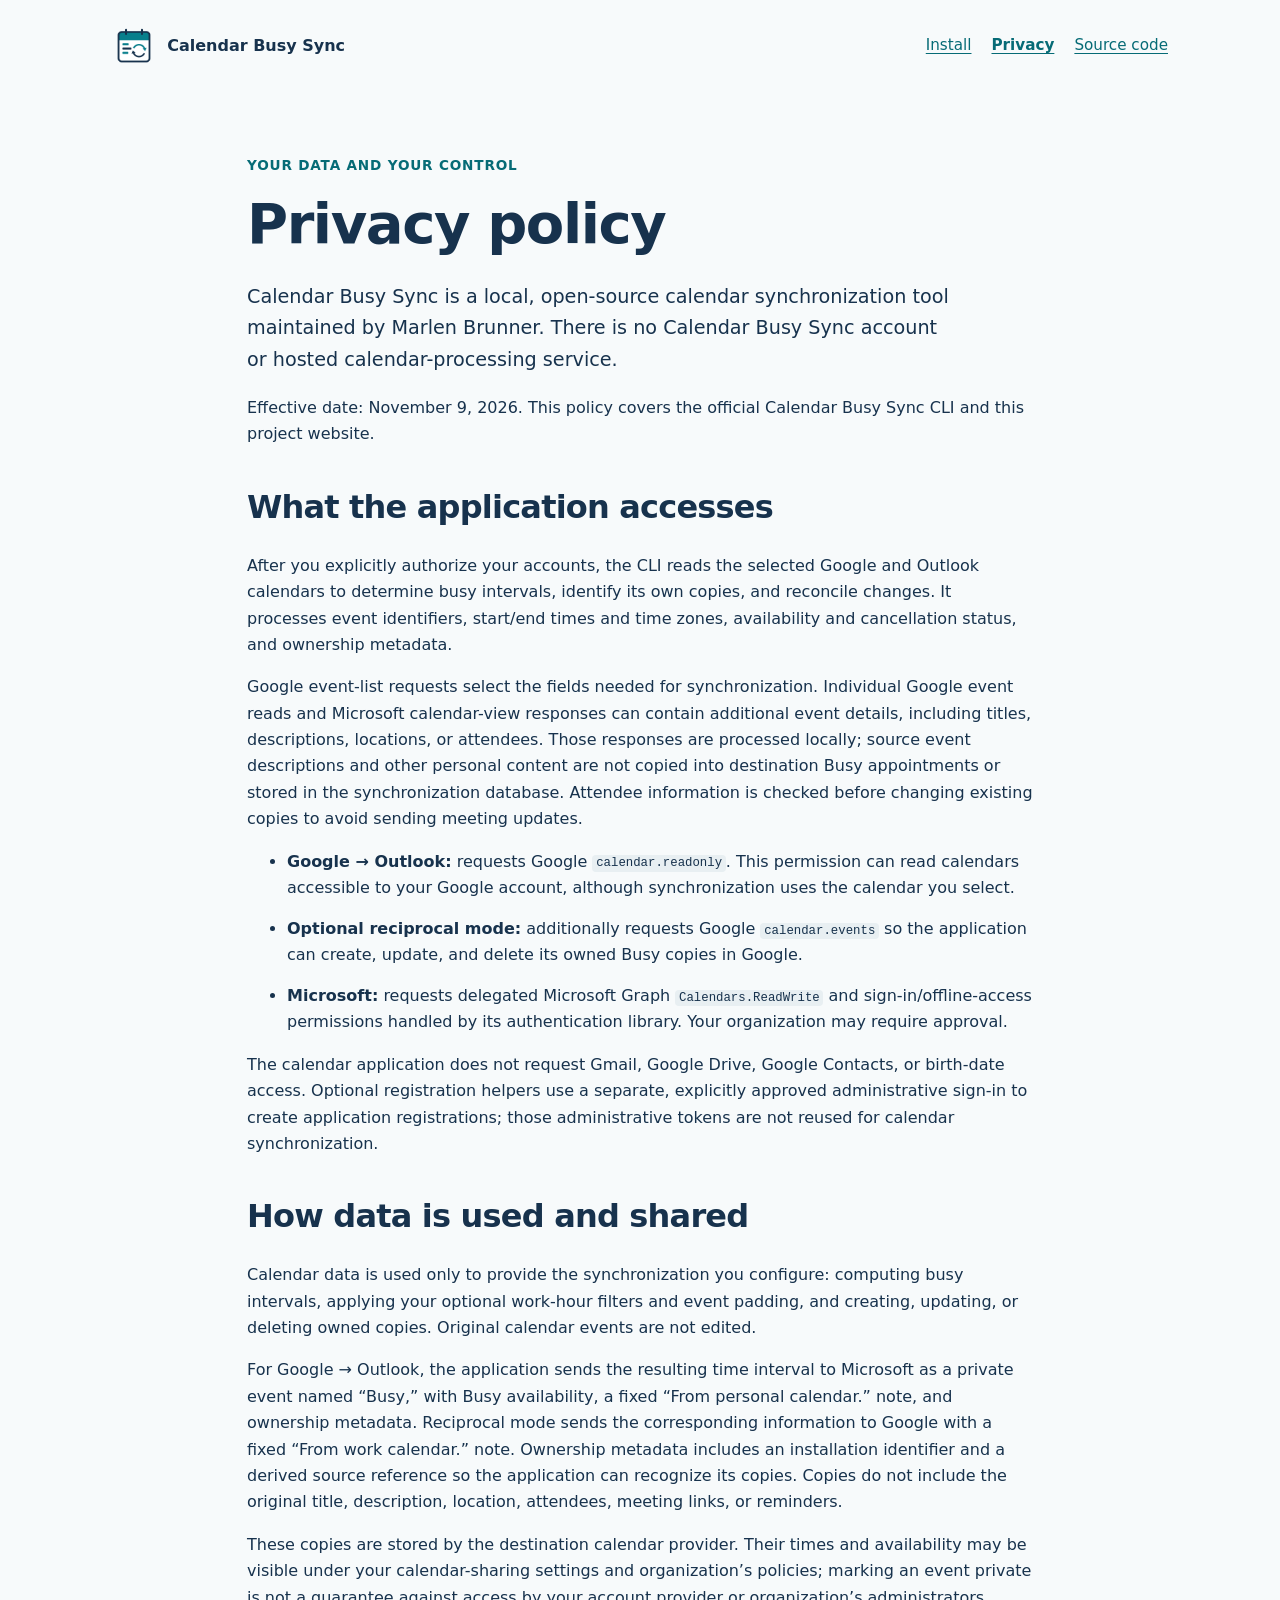
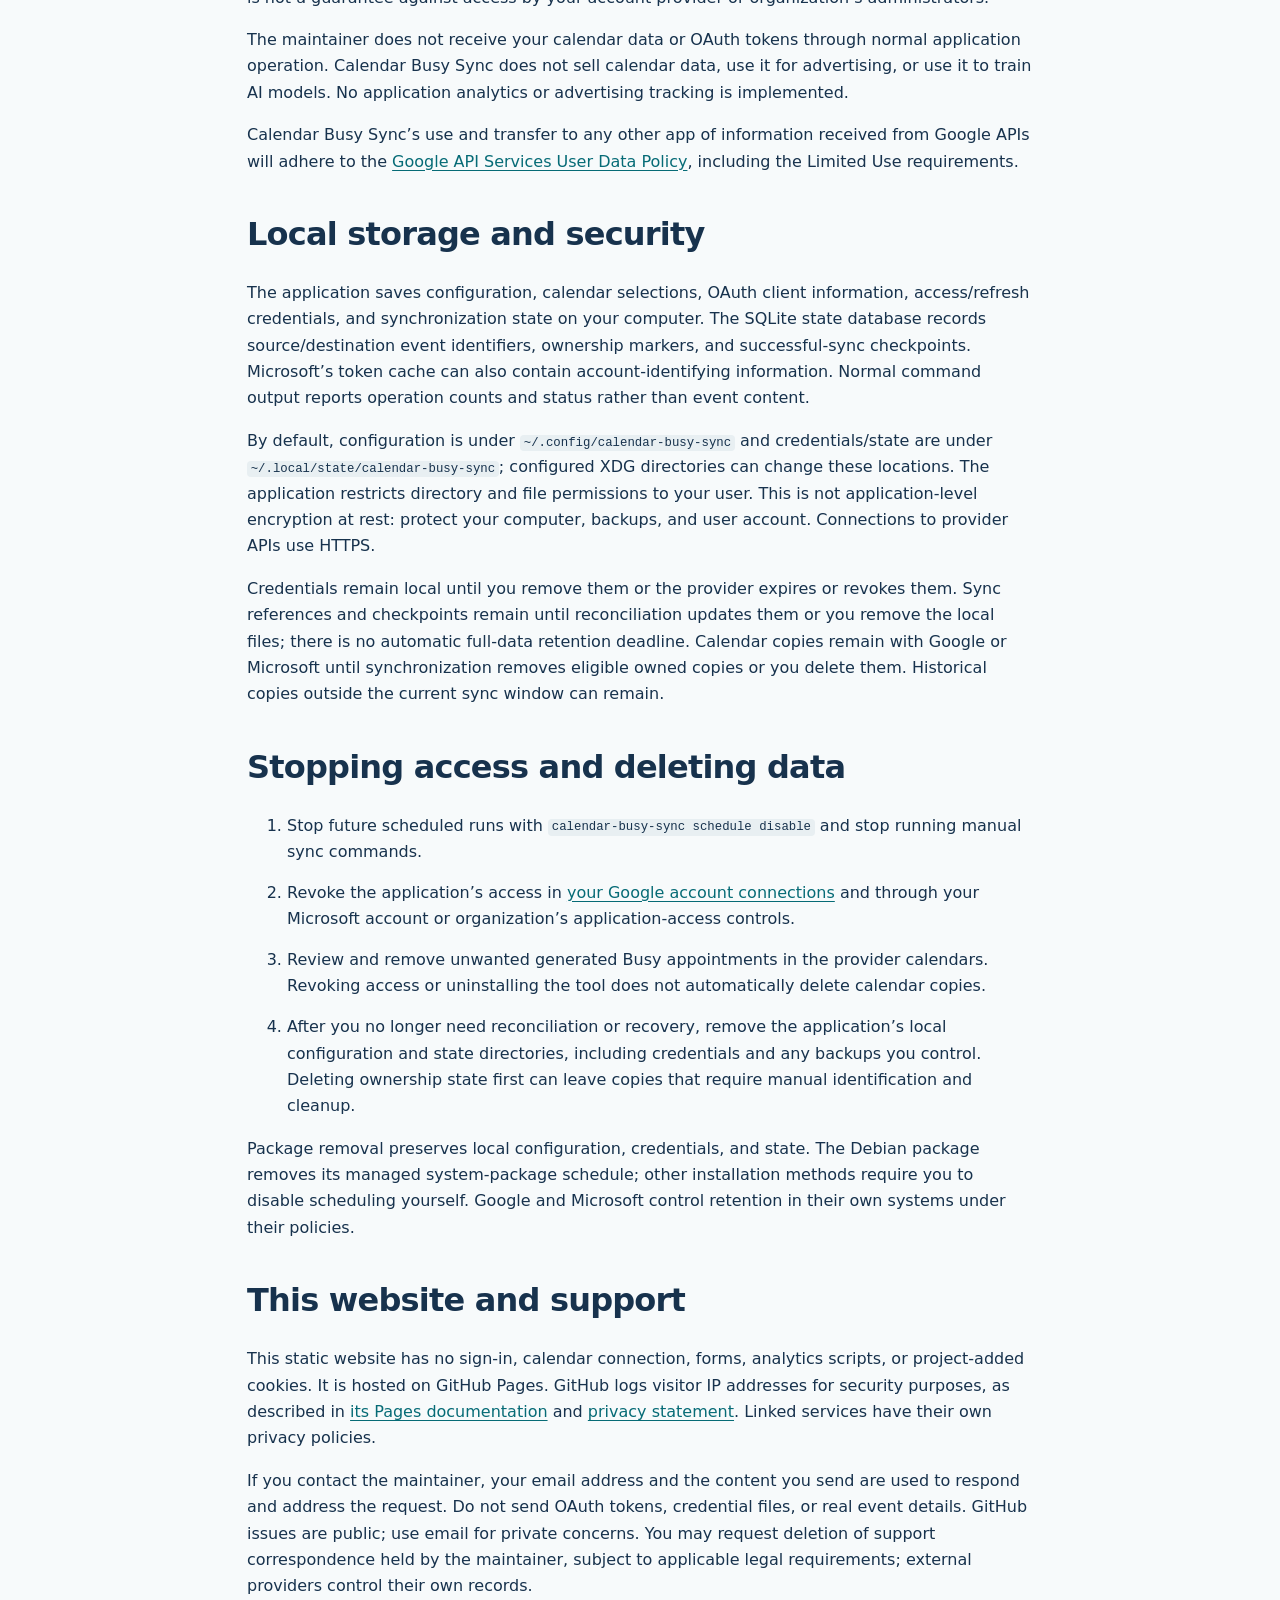
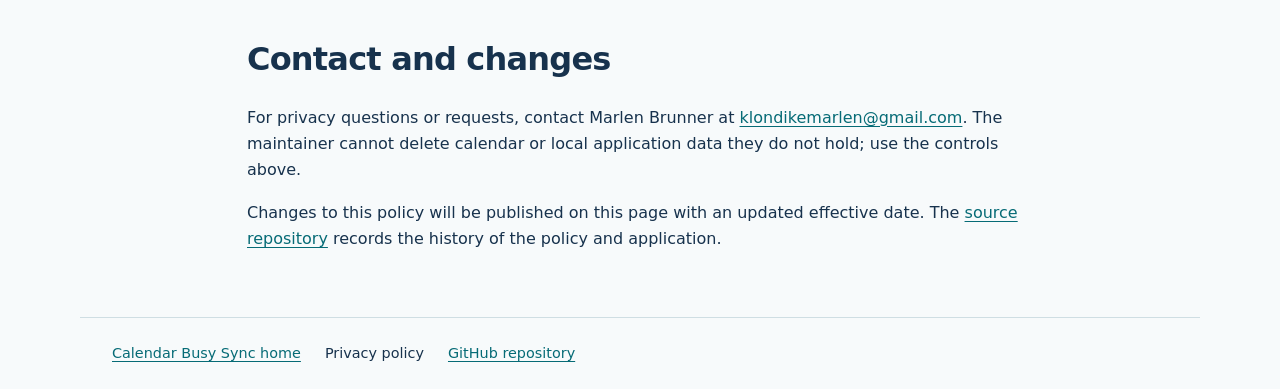
==== site/privacy/index.html @ 8c3fb881 ":sparkles: Explain local calendar sync and privacy on a public website." ====
<!doctype html>
<html lang="en">
<head>
  <meta charset="utf-8">
  <meta name="viewport" content="width=device-width, initial-scale=1">
  <meta name="description" content="How Calendar Busy Sync accesses, uses, stores, shares, and deletes Google Calendar and Microsoft Outlook data.">
  <title>Privacy policy — Calendar Busy Sync</title>
  <link rel="icon" type="image/png" href="../logo.png">
  <link rel="stylesheet" href="../styles.css">
</head>
<body>
  <a class="skip-link" href="#main">Skip to content</a>
  <header class="site-header">
    <a class="brand" href="../"><img src="../logo.png" width="44" height="44" alt="">Calendar Busy Sync</a>
    <nav aria-label="Main navigation">
      <a href="../#install">Install</a>
      <a href="./" aria-current="page">Privacy</a>
      <a href="https://github.com/klondikemarlen/calendar-busy-sync">Source code</a>
    </nav>
  </header>
  <main id="main" class="policy">
    <p class="eyebrow">Your data and your control</p>
    <h1>Privacy policy</h1>
    <p class="lede">Calendar Busy Sync is a local, open-source calendar synchronization tool maintained by Marlen Brunner. There is no Calendar Busy Sync account or hosted calendar-processing service.</p>
    <p>Effective date: <time datetime="2026-11-09">November 9, 2026</time>. This policy covers the official Calendar Busy Sync CLI and this project website.</p>

    <h2>What the application accesses</h2>
    <p>After you explicitly authorize your accounts, the CLI reads the selected Google and Outlook calendars to determine busy intervals, identify its own copies, and reconcile changes. It processes event identifiers, start/end times and time zones, availability and cancellation status, and ownership metadata.</p>
    <p>Google event-list requests select the fields needed for synchronization. Individual Google event reads and Microsoft calendar-view responses can contain additional event details, including titles, descriptions, locations, or attendees. Those responses are processed locally; source event descriptions and other personal content are not copied into destination Busy appointments or stored in the synchronization database. Attendee information is checked before changing existing copies to avoid sending meeting updates.</p>
    <ul>
      <li><strong>Google → Outlook:</strong> requests Google <code>calendar.readonly</code>. This permission can read calendars accessible to your Google account, although synchronization uses the calendar you select.</li>
      <li><strong>Optional reciprocal mode:</strong> additionally requests Google <code>calendar.events</code> so the application can create, update, and delete its owned Busy copies in Google.</li>
      <li><strong>Microsoft:</strong> requests delegated Microsoft Graph <code>Calendars.ReadWrite</code> and sign-in/offline-access permissions handled by its authentication library. Your organization may require approval.</li>
    </ul>
    <p>The calendar application does not request Gmail, Google Drive, Google Contacts, or birth-date access. Optional registration helpers use a separate, explicitly approved administrative sign-in to create application registrations; those administrative tokens are not reused for calendar synchronization.</p>

    <h2>How data is used and shared</h2>
    <p>Calendar data is used only to provide the synchronization you configure: computing busy intervals, applying your optional work-hour filters and event padding, and creating, updating, or deleting owned copies. Original calendar events are not edited.</p>
    <p>For Google → Outlook, the application sends the resulting time interval to Microsoft as a private event named “Busy,” with Busy availability, a fixed “From personal calendar.” note, and ownership metadata. Reciprocal mode sends the corresponding information to Google with a fixed “From work calendar.” note. Ownership metadata includes an installation identifier and a derived source reference so the application can recognize its copies. Copies do not include the original title, description, location, attendees, meeting links, or reminders.</p>
    <p>These copies are stored by the destination calendar provider. Their times and availability may be visible under your calendar-sharing settings and organization’s policies; marking an event private is not a guarantee against access by your account provider or organization’s administrators.</p>
    <p>The maintainer does not receive your calendar data or OAuth tokens through normal application operation. Calendar Busy Sync does not sell calendar data, use it for advertising, or use it to train AI models. No application analytics or advertising tracking is implemented.</p>
    <p>Calendar Busy Sync’s use and transfer to any other app of information received from Google APIs will adhere to the <a href="https://developers.google.com/terms/api-services-user-data-policy">Google API Services User Data Policy</a>, including the Limited Use requirements.</p>

    <h2>Local storage and security</h2>
    <p>The application saves configuration, calendar selections, OAuth client information, access/refresh credentials, and synchronization state on your computer. The SQLite state database records source/destination event identifiers, ownership markers, and successful-sync checkpoints. Microsoft’s token cache can also contain account-identifying information. Normal command output reports operation counts and status rather than event content.</p>
    <p>By default, configuration is under <code>~/.config/calendar-busy-sync</code> and credentials/state are under <code>~/.local/state/calendar-busy-sync</code>; configured XDG directories can change these locations. The application restricts directory and file permissions to your user. This is not application-level encryption at rest: protect your computer, backups, and user account. Connections to provider APIs use HTTPS.</p>
    <p>Credentials remain local until you remove them or the provider expires or revokes them. Sync references and checkpoints remain until reconciliation updates them or you remove the local files; there is no automatic full-data retention deadline. Calendar copies remain with Google or Microsoft until synchronization removes eligible owned copies or you delete them. Historical copies outside the current sync window can remain.</p>

    <h2>Stopping access and deleting data</h2>
    <ol>
      <li>Stop future scheduled runs with <code>calendar-busy-sync schedule disable</code> and stop running manual sync commands.</li>
      <li>Revoke the application’s access in <a href="https://myaccount.google.com/connections">your Google account connections</a> and through your Microsoft account or organization’s application-access controls.</li>
      <li>Review and remove unwanted generated Busy appointments in the provider calendars. Revoking access or uninstalling the tool does not automatically delete calendar copies.</li>
      <li>After you no longer need reconciliation or recovery, remove the application’s local configuration and state directories, including credentials and any backups you control. Deleting ownership state first can leave copies that require manual identification and cleanup.</li>
    </ol>
    <p>Package removal preserves local configuration, credentials, and state. The Debian package removes its managed system-package schedule; other installation methods require you to disable scheduling yourself. Google and Microsoft control retention in their own systems under their policies.</p>

    <h2>This website and support</h2>
    <p>This static website has no sign-in, calendar connection, forms, analytics scripts, or project-added cookies. It is hosted on GitHub Pages. GitHub logs visitor IP addresses for security purposes, as described in <a href="https://docs.github.com/en/pages/getting-started-with-github-pages/what-is-github-pages#data-collection">its Pages documentation</a> and <a href="https://docs.github.com/en/site-policy/privacy-policies/github-general-privacy-statement">privacy statement</a>. Linked services have their own privacy policies.</p>
    <p>If you contact the maintainer, your email address and the content you send are used to respond and address the request. Do not send OAuth tokens, credential files, or real event details. GitHub issues are public; use email for private concerns. You may request deletion of support correspondence held by the maintainer, subject to applicable legal requirements; external providers control their own records.</p>

    <h2>Contact and changes</h2>
    <p>For privacy questions or requests, contact Marlen Brunner at <a href="mailto:klondikemarlen@gmail.com">klondikemarlen@gmail.com</a>. The maintainer cannot delete calendar or local application data they do not hold; use the controls above.</p>
    <p>Changes to this policy will be published on this page with an updated effective date. The <a href="https://github.com/klondikemarlen/calendar-busy-sync">source repository</a> records the history of the policy and application.</p>
  </main>
  <footer class="site-footer">
    <a href="../">Calendar Busy Sync home</a>
    <span>Privacy policy</span>
    <a href="https://github.com/klondikemarlen/calendar-busy-sync">GitHub repository</a>
  </footer>
</body>
</html>
---- site/styles.css ----
:root {
  color-scheme: light;
  font-family: system-ui, -apple-system, BlinkMacSystemFont, "Segoe UI", sans-serif;
  color: #17324d;
  background: #f7fafb;
  line-height: 1.65;
}

* { box-sizing: border-box; }
body { margin: 0; }
a { color: #066b76; text-underline-offset: 0.2em; }
a:hover { text-decoration-thickness: 0.15em; }
a:focus-visible { outline: 3px solid #b04e00; outline-offset: 5px; }
img { max-width: 100%; height: auto; }
p, li, a, code { overflow-wrap: anywhere; }
h1, h2, h3 { line-height: 1.2; letter-spacing: -0.025em; }
h1 { font-size: clamp(2.5rem, 6vw, 4.5rem); margin: 0 0 1.5rem; }
h2 { font-size: clamp(1.6rem, 3vw, 2rem); }
h3 { font-size: 1.15rem; }
code { font-size: 0.95em; background: #e8eff2; padding: 0.1em 0.3em; border-radius: 4px; }

.site-header, main, .site-footer { max-width: 1120px; margin-inline: auto; padding-inline: 2rem; }
.site-header { display: flex; align-items: center; justify-content: space-between; gap: 1.5rem; padding-block: 1.5rem; }
.brand { display: flex; align-items: center; gap: 0.7rem; color: #17324d; font-weight: 750; text-decoration: none; }
.brand img { flex-shrink: 0; }
nav { display: flex; flex-wrap: wrap; gap: 1.25rem; }
nav a { font-size: 0.95rem; }
[aria-current="page"] { font-weight: 750; }
section { margin-bottom: 4rem; }
.hero { display: grid; grid-template-columns: minmax(0, 1fr) 240px; gap: 3rem; align-items: center; padding-top: 4rem; }
.eyebrow { color: #066b76; font-size: 0.85rem; font-weight: 750; letter-spacing: 0.06em; text-transform: uppercase; }
.lede { font-size: 1.2rem; max-width: 44rem; }
.actions { display: flex; align-items: center; flex-wrap: wrap; gap: 1.5rem; margin-top: 2rem; }
.button { display: inline-block; padding: 0.8rem 1.3rem; background: #066b76; border-radius: 8px; color: white; font-weight: 700; text-decoration: none; }
.button:hover { background: #084f57; }
.cards { display: grid; grid-template-columns: repeat(3, minmax(0, 1fr)); gap: 1.25rem; }
.cards article { padding: 1.4rem; background: white; border: 1px solid #cfdee3; border-radius: 12px; }
.cards h3 { margin-top: 0; }
.cards p { margin-bottom: 0; }
.steps { padding-left: 1.5rem; }
.steps li, .policy li { margin-bottom: 0.9rem; }
.notice { background: #e8f3f3; border-left: 4px solid #087f8c; padding: 0.25rem 1.5rem; margin-top: 2rem; border-radius: 0 8px 8px 0; }
.site-footer { display: flex; flex-wrap: wrap; gap: 1.5rem; border-top: 1px solid #cfdee3; padding-block: 1.5rem; font-size: 0.9rem; }
.policy { max-width: 850px; padding-block: 3rem; }
.policy h1 { font-size: clamp(2.4rem, 6vw, 3.5rem); }
.policy h2 { margin-top: 2.5rem; }
.skip-link { position: absolute; left: 1rem; top: -6rem; background: white; padding: 0.75rem 1rem; z-index: 1; }
.skip-link:focus { top: 1rem; }

@media (max-width: 720px) {
  .site-header, main, .site-footer { padding-inline: 1.25rem; }
  .site-header { align-items: flex-start; flex-direction: column; gap: 1rem; }
  .hero { grid-template-columns: 1fr; gap: 2rem; padding-top: 2rem; }
  .hero-logo { width: 140px; grid-row: 1; }
  .cards { grid-template-columns: 1fr; }
  section { margin-bottom: 3rem; }
  .policy { padding-top: 1.5rem; }
}
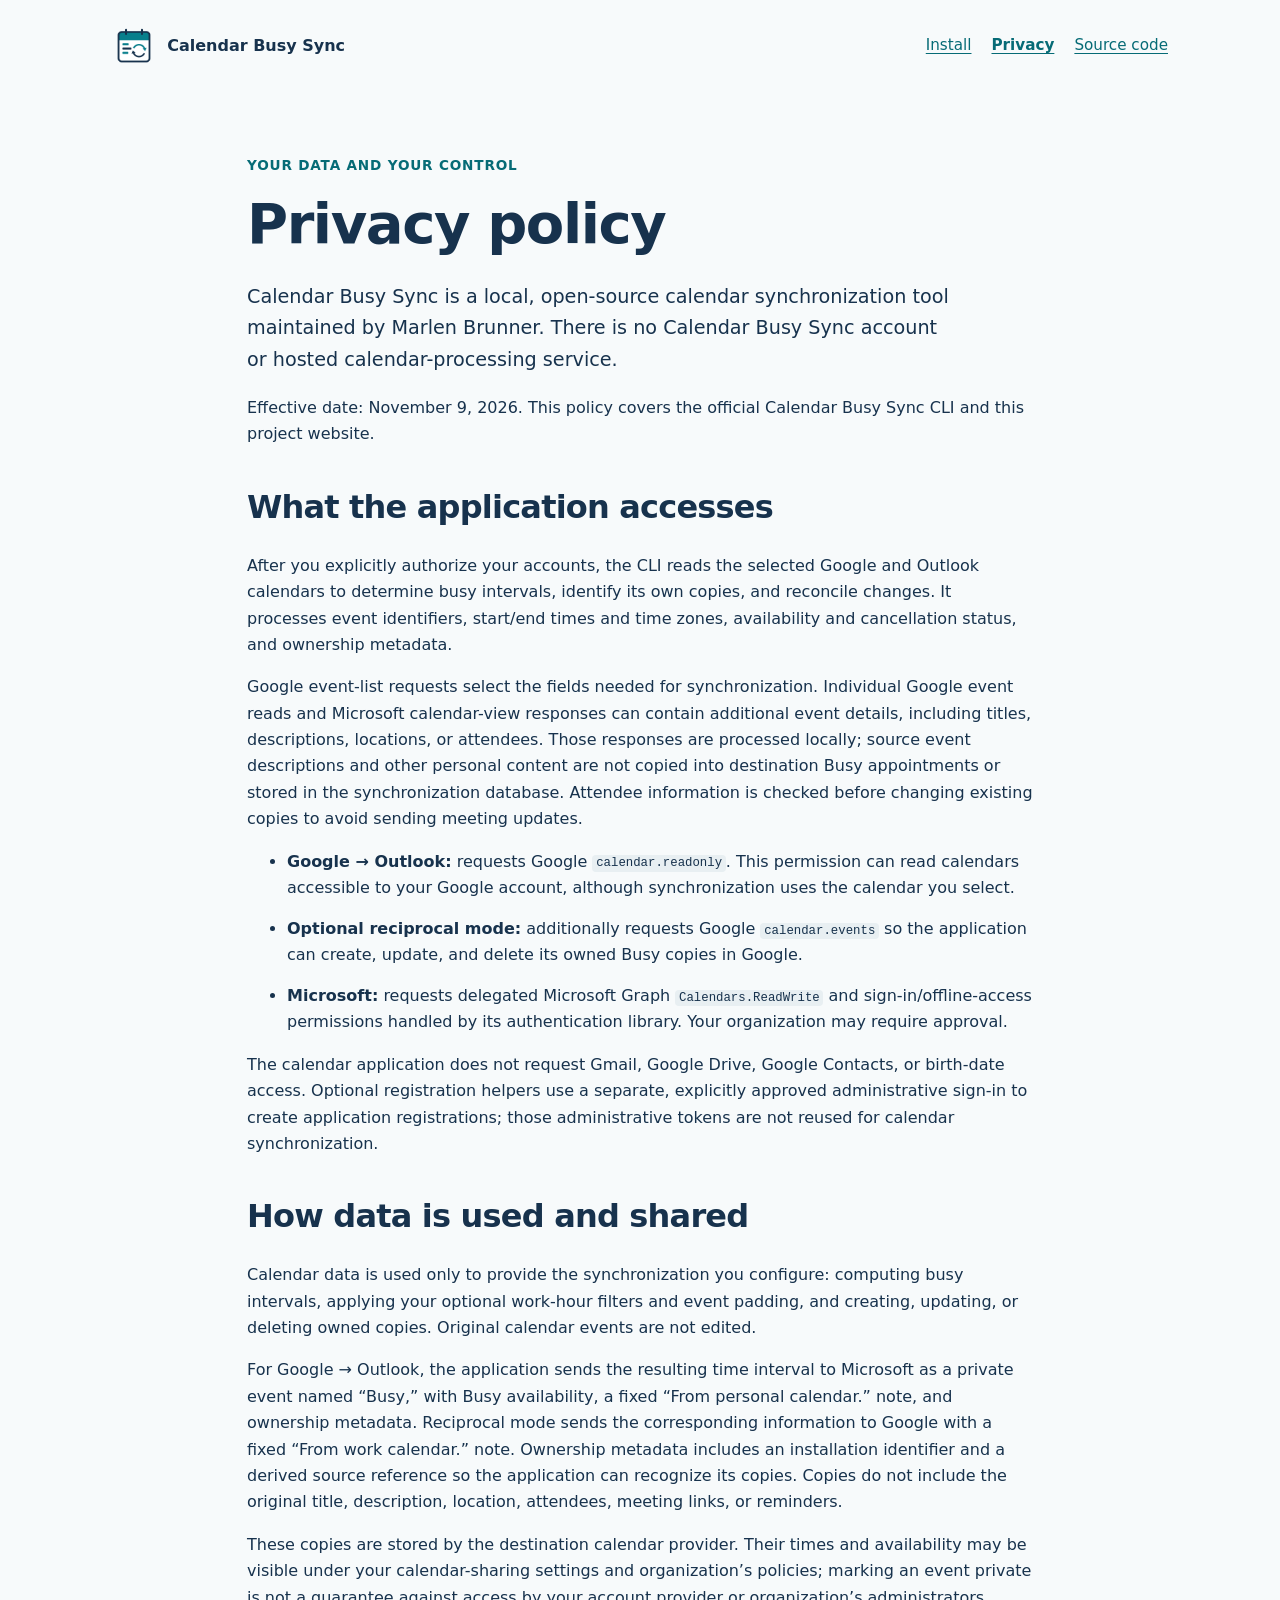
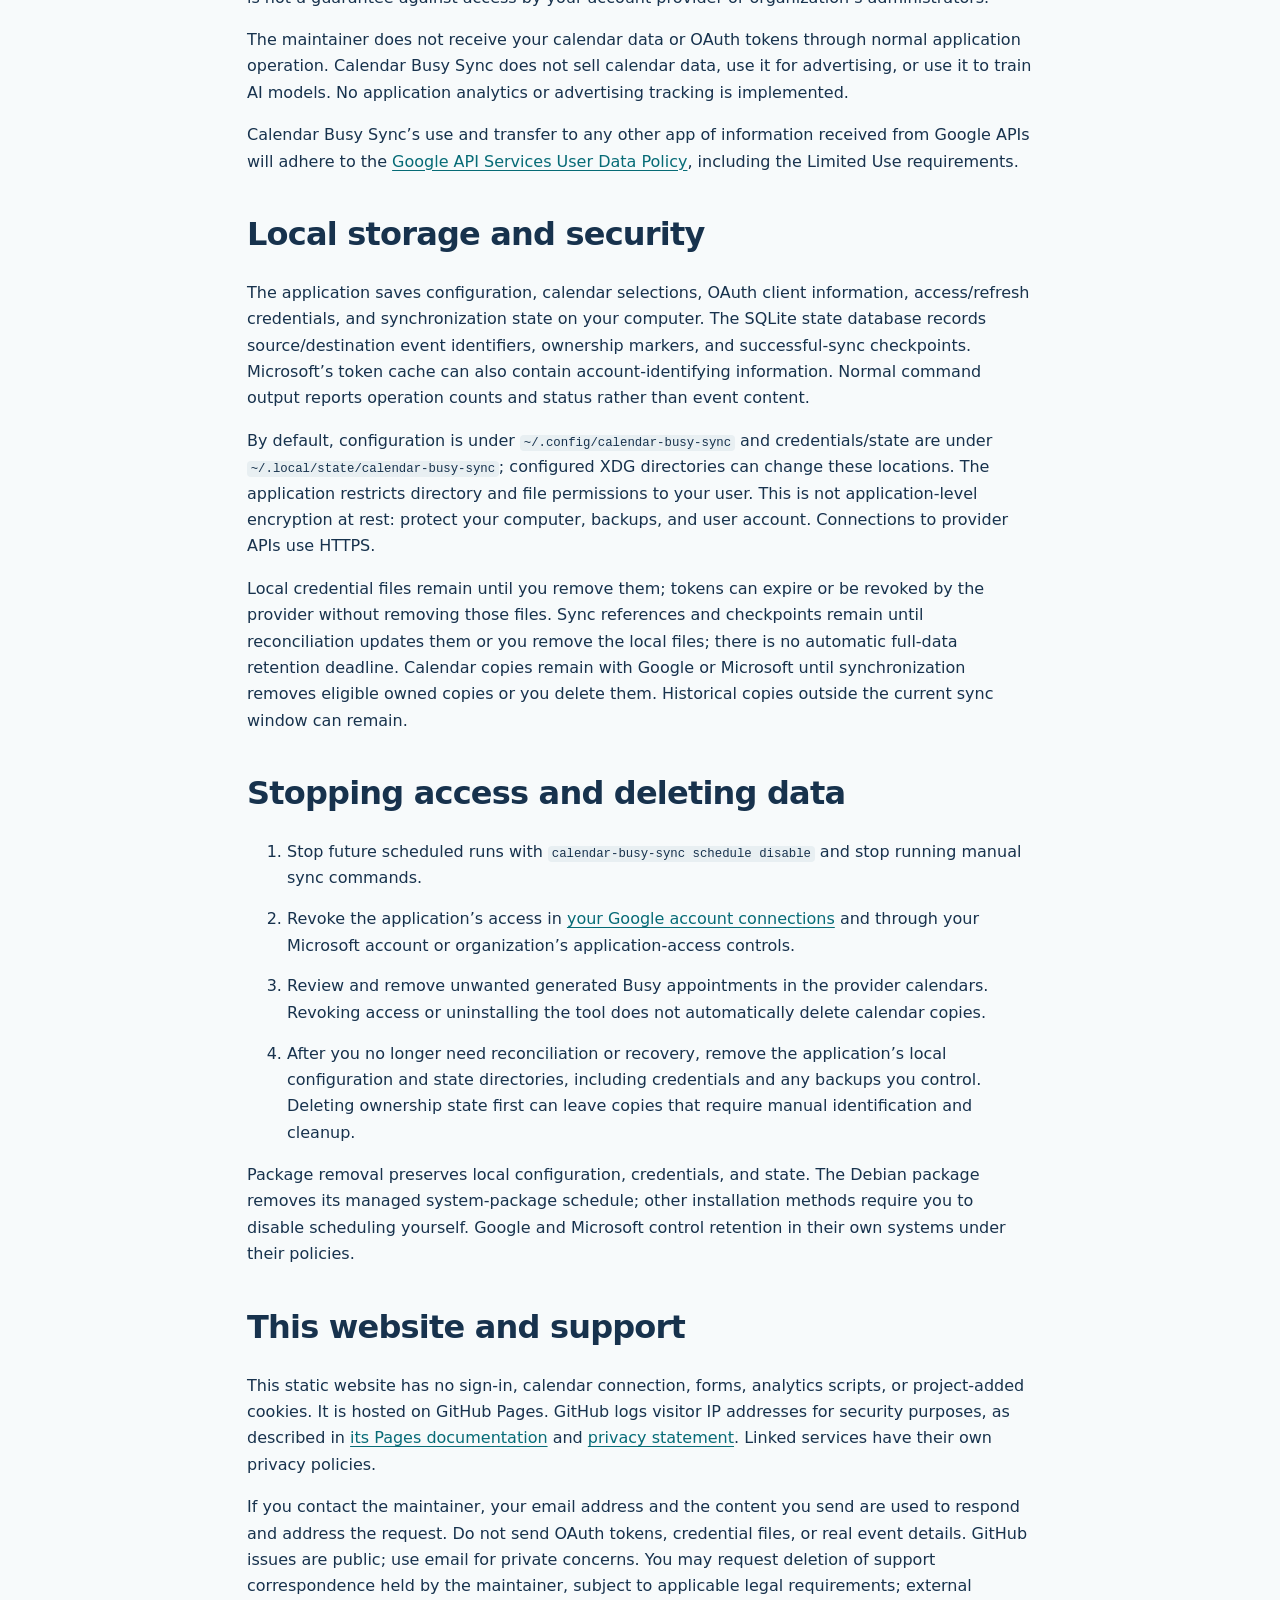
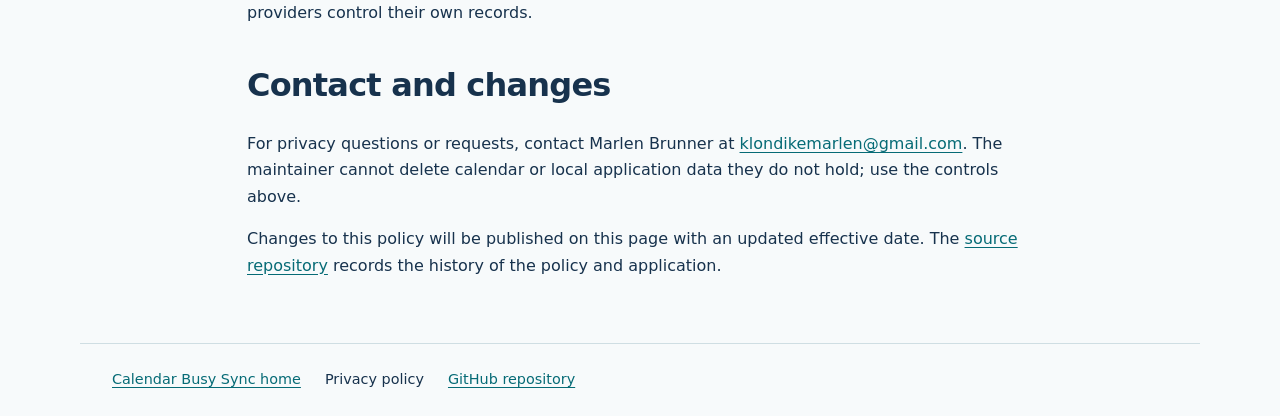
==== commit 88e3a64f: ":memo: Clarify that token revocation does not erase local files." ====
--- a/site/privacy/index.html
+++ b/site/privacy/index.html
@@ -44,7 +44,7 @@
     <h2>Local storage and security</h2>
     <p>The application saves configuration, calendar selections, OAuth client information, access/refresh credentials, and synchronization state on your computer. The SQLite state database records source/destination event identifiers, ownership markers, and successful-sync checkpoints. Microsoft’s token cache can also contain account-identifying information. Normal command output reports operation counts and status rather than event content.</p>
     <p>By default, configuration is under <code>~/.config/calendar-busy-sync</code> and credentials/state are under <code>~/.local/state/calendar-busy-sync</code>; configured XDG directories can change these locations. The application restricts directory and file permissions to your user. This is not application-level encryption at rest: protect your computer, backups, and user account. Connections to provider APIs use HTTPS.</p>
-    <p>Credentials remain local until you remove them or the provider expires or revokes them. Sync references and checkpoints remain until reconciliation updates them or you remove the local files; there is no automatic full-data retention deadline. Calendar copies remain with Google or Microsoft until synchronization removes eligible owned copies or you delete them. Historical copies outside the current sync window can remain.</p>
+    <p>Local credential files remain until you remove them; tokens can expire or be revoked by the provider without removing those files. Sync references and checkpoints remain until reconciliation updates them or you remove the local files; there is no automatic full-data retention deadline. Calendar copies remain with Google or Microsoft until synchronization removes eligible owned copies or you delete them. Historical copies outside the current sync window can remain.</p>
 
     <h2>Stopping access and deleting data</h2>
     <ol>
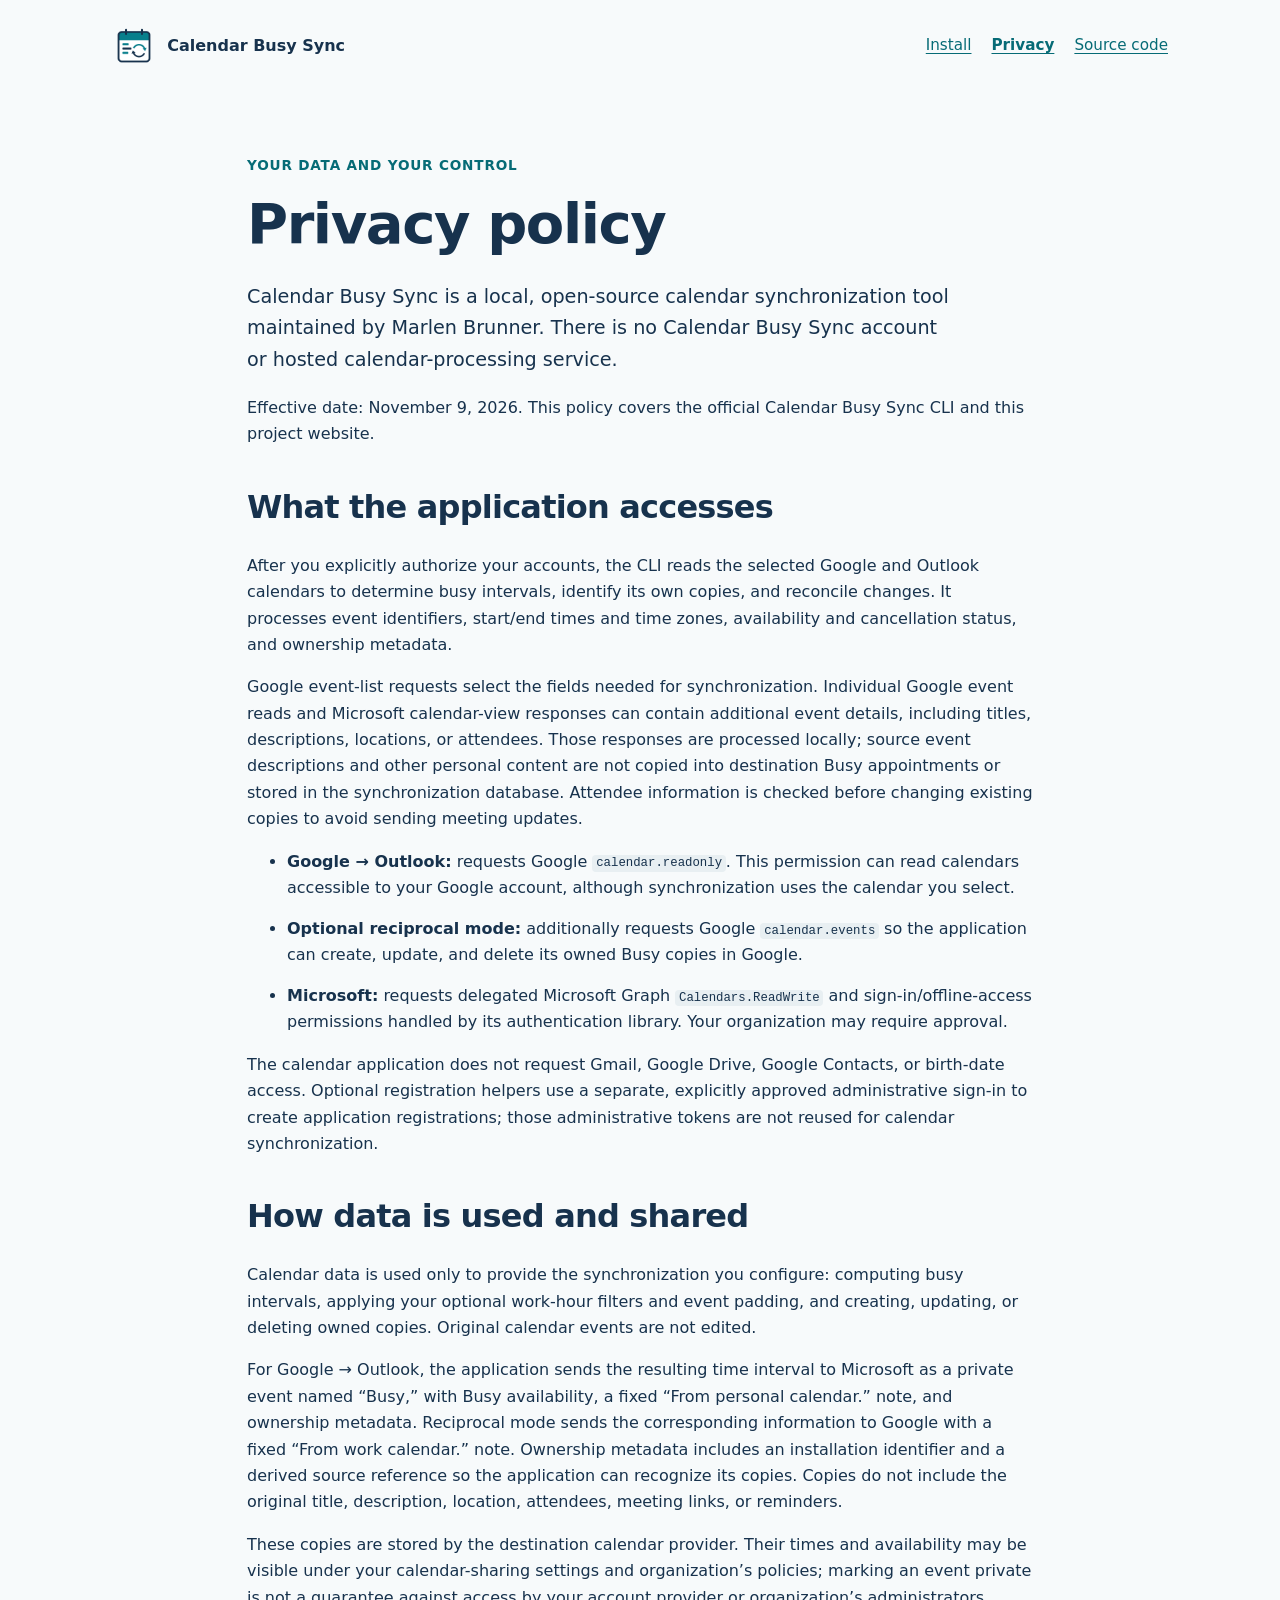
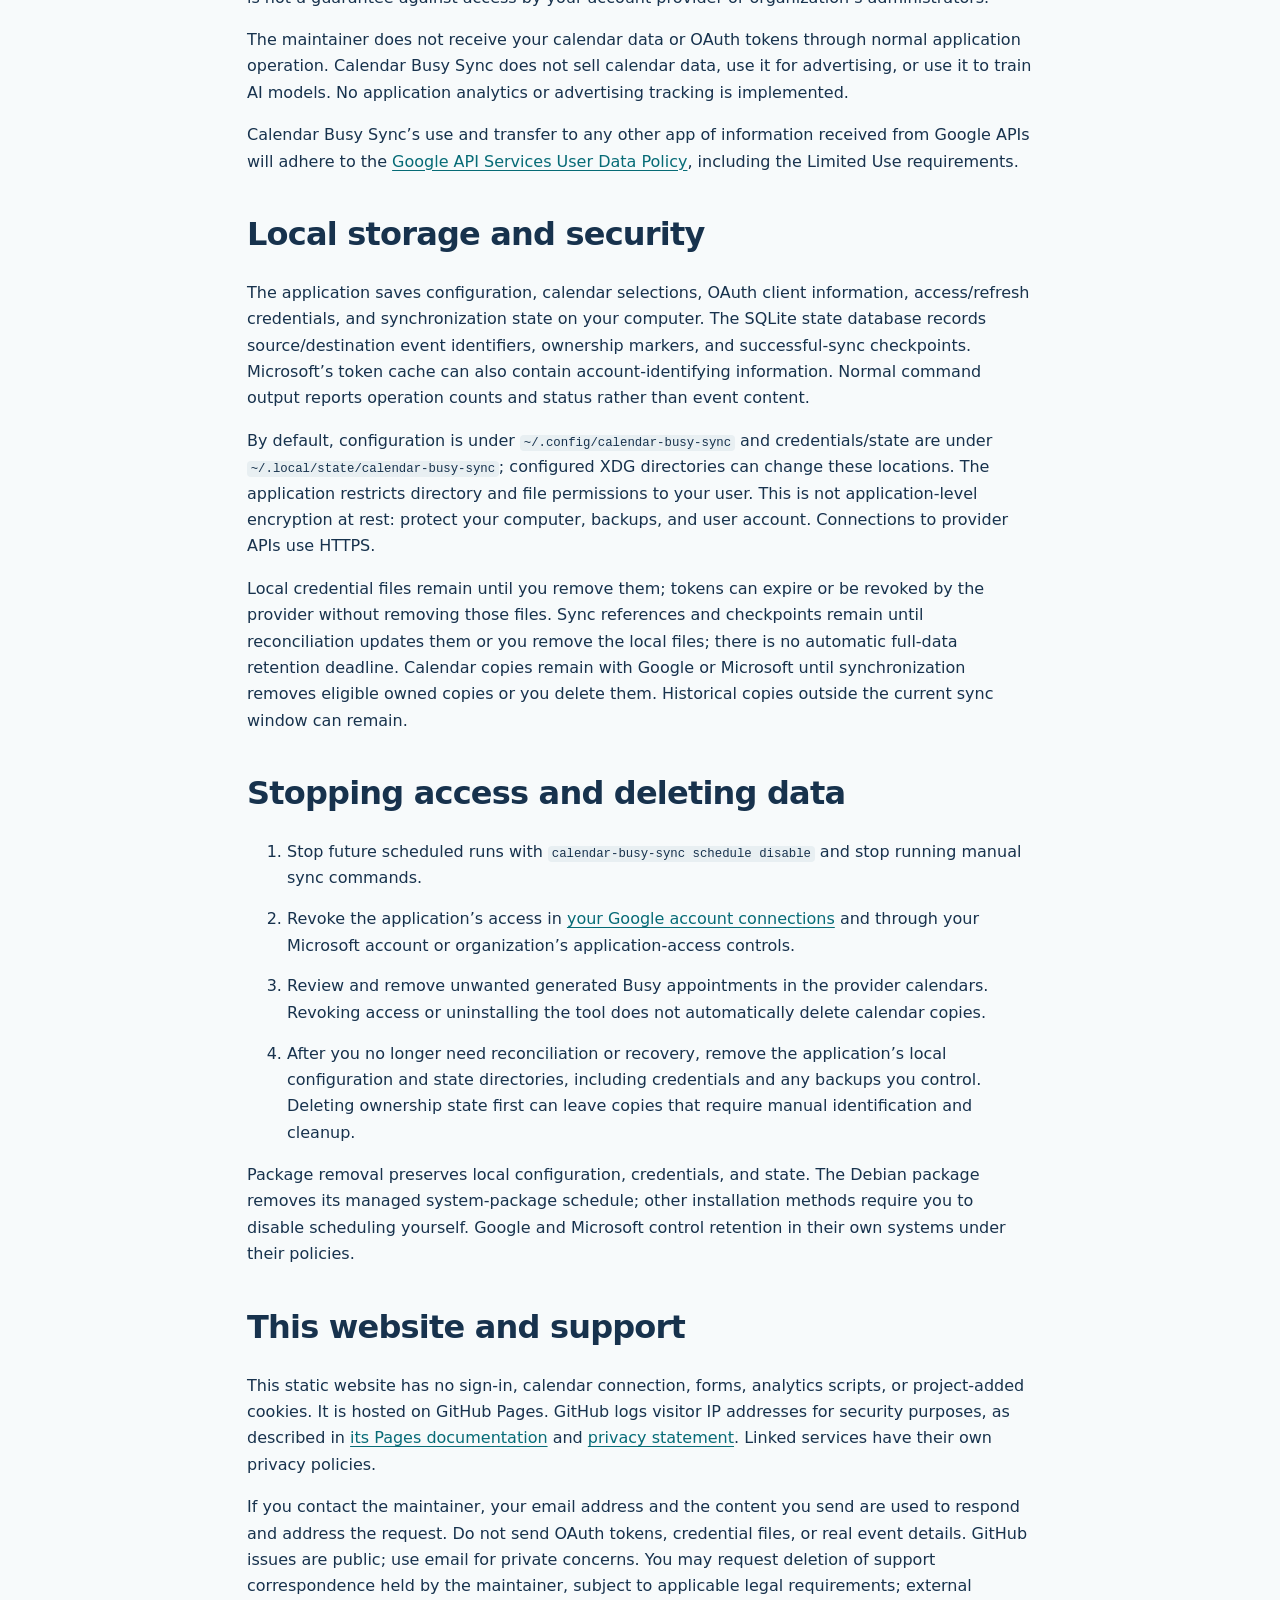
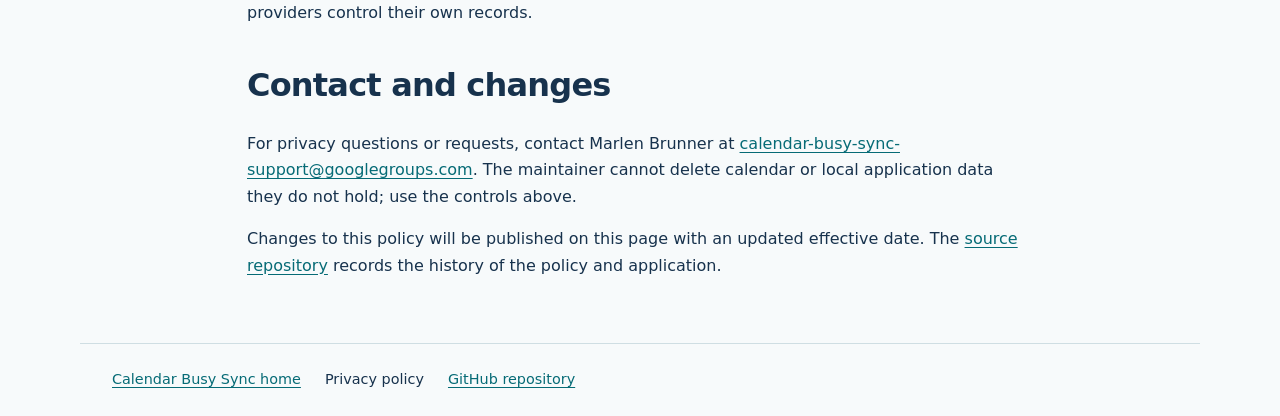
==== commit 799bdffa: ":memo: Route public contact through the support group." ====
--- a/site/privacy/index.html
+++ b/site/privacy/index.html
@@ -60,7 +60,7 @@
     <p>If you contact the maintainer, your email address and the content you send are used to respond and address the request. Do not send OAuth tokens, credential files, or real event details. GitHub issues are public; use email for private concerns. You may request deletion of support correspondence held by the maintainer, subject to applicable legal requirements; external providers control their own records.</p>
 
     <h2>Contact and changes</h2>
-    <p>For privacy questions or requests, contact Marlen Brunner at <a href="mailto:klondikemarlen@gmail.com">klondikemarlen@gmail.com</a>. The maintainer cannot delete calendar or local application data they do not hold; use the controls above.</p>
+    <p>For privacy questions or requests, contact Marlen Brunner at <a href="mailto:calendar-busy-sync-support@googlegroups.com">calendar-busy-sync-support@googlegroups.com</a>. The maintainer cannot delete calendar or local application data they do not hold; use the controls above.</p>
     <p>Changes to this policy will be published on this page with an updated effective date. The <a href="https://github.com/klondikemarlen/calendar-busy-sync">source repository</a> records the history of the policy and application.</p>
   </main>
   <footer class="site-footer">
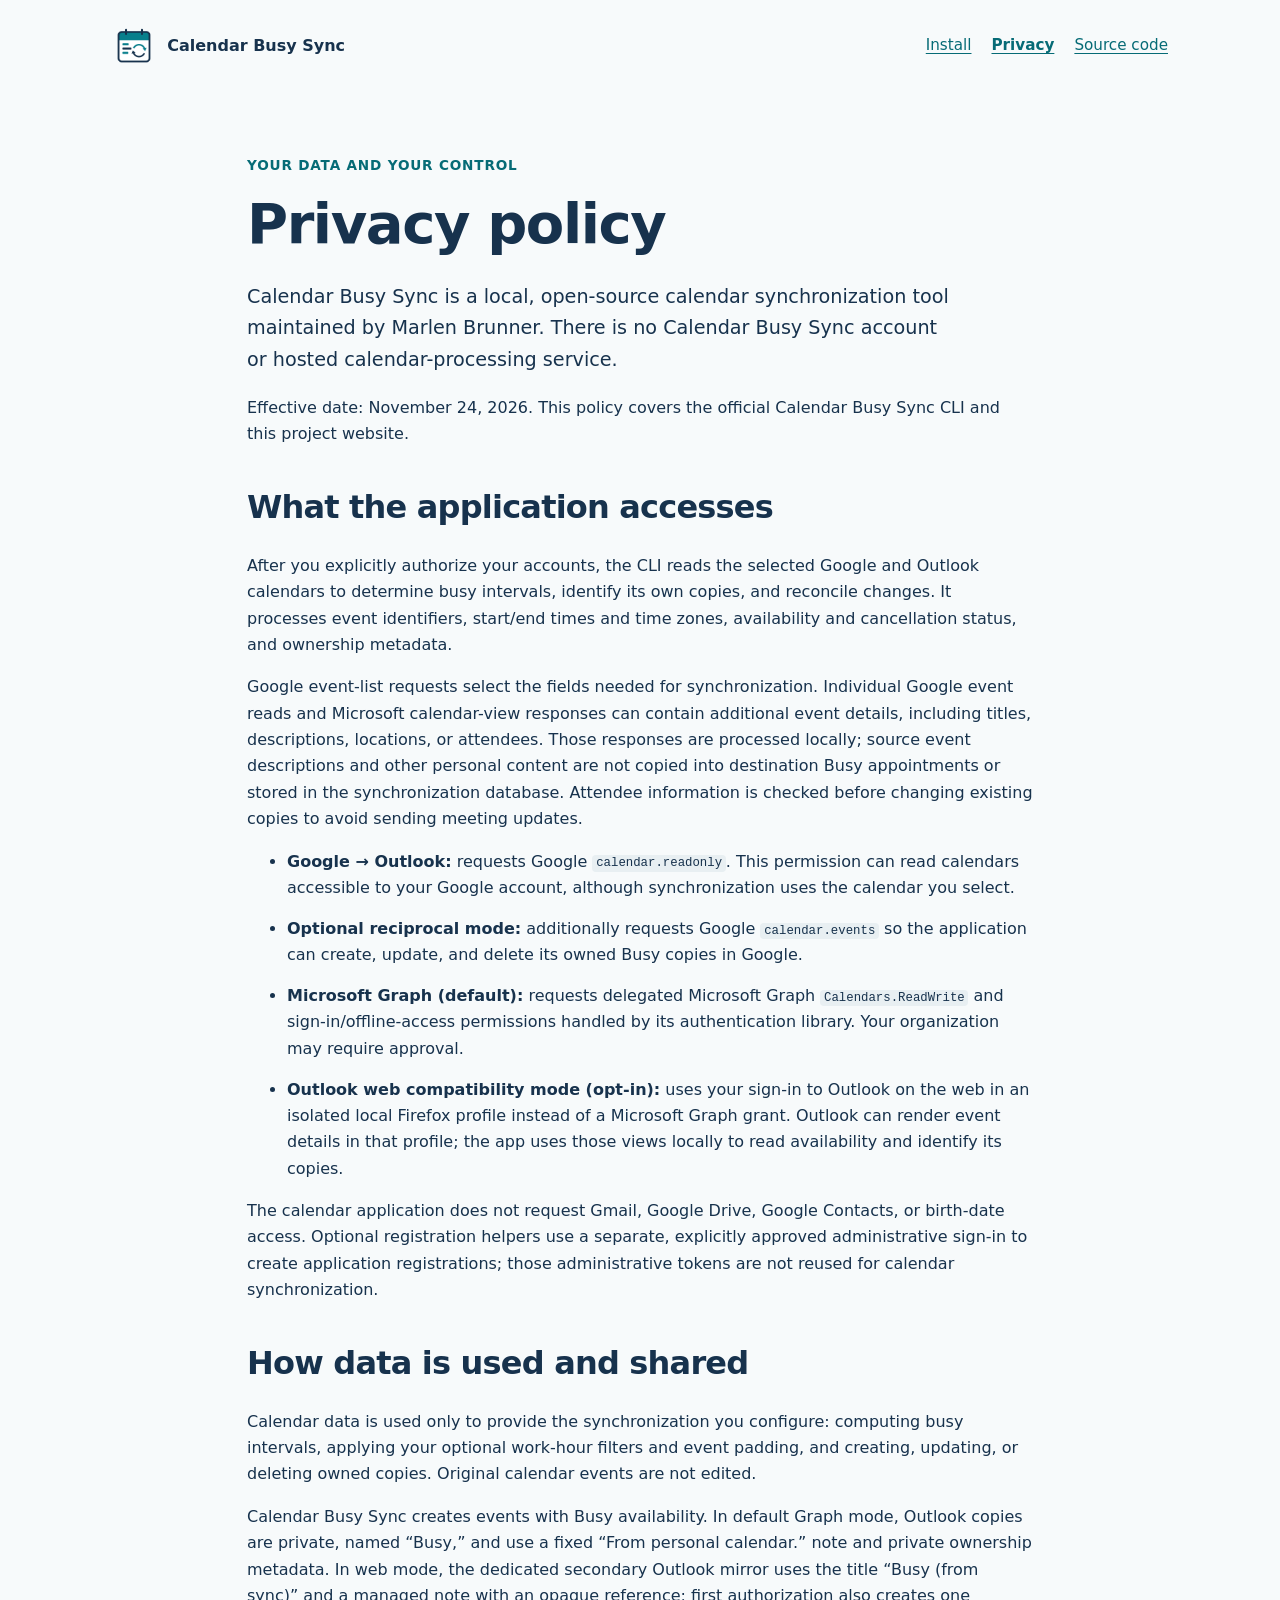
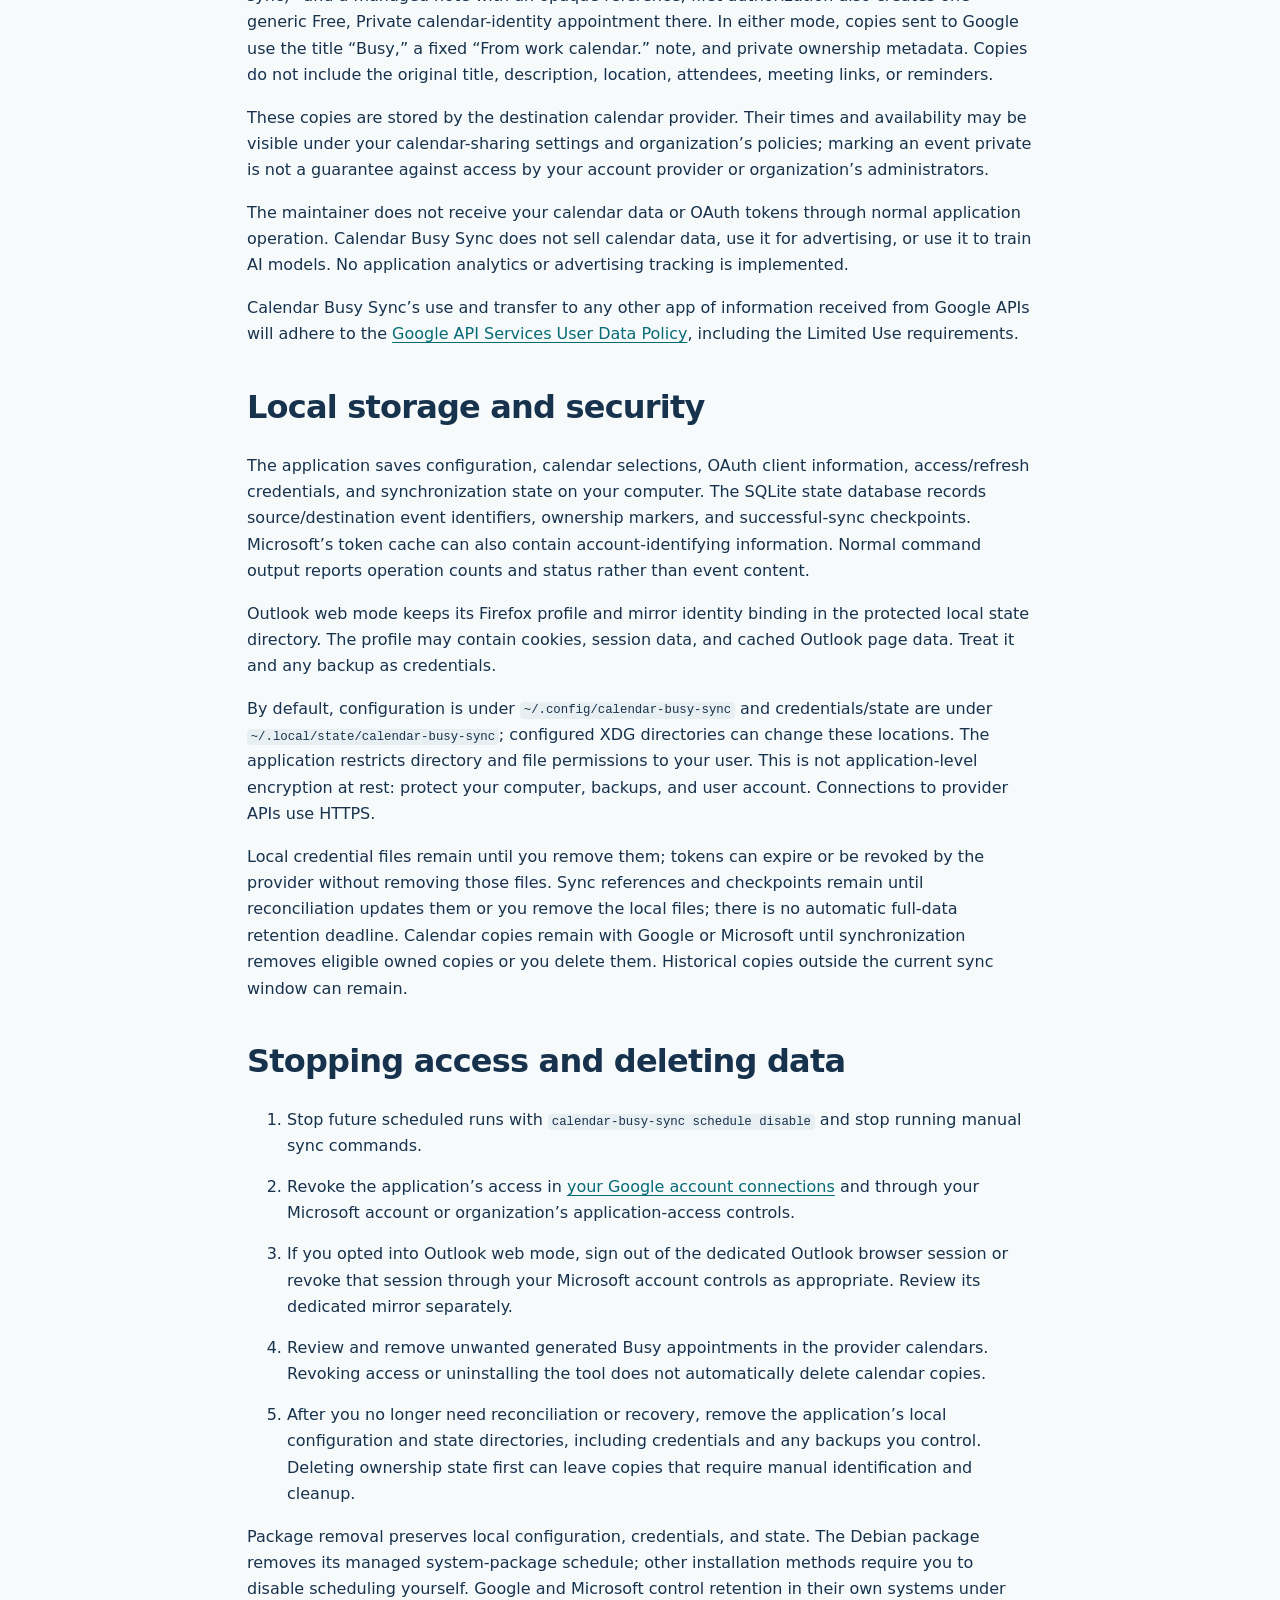
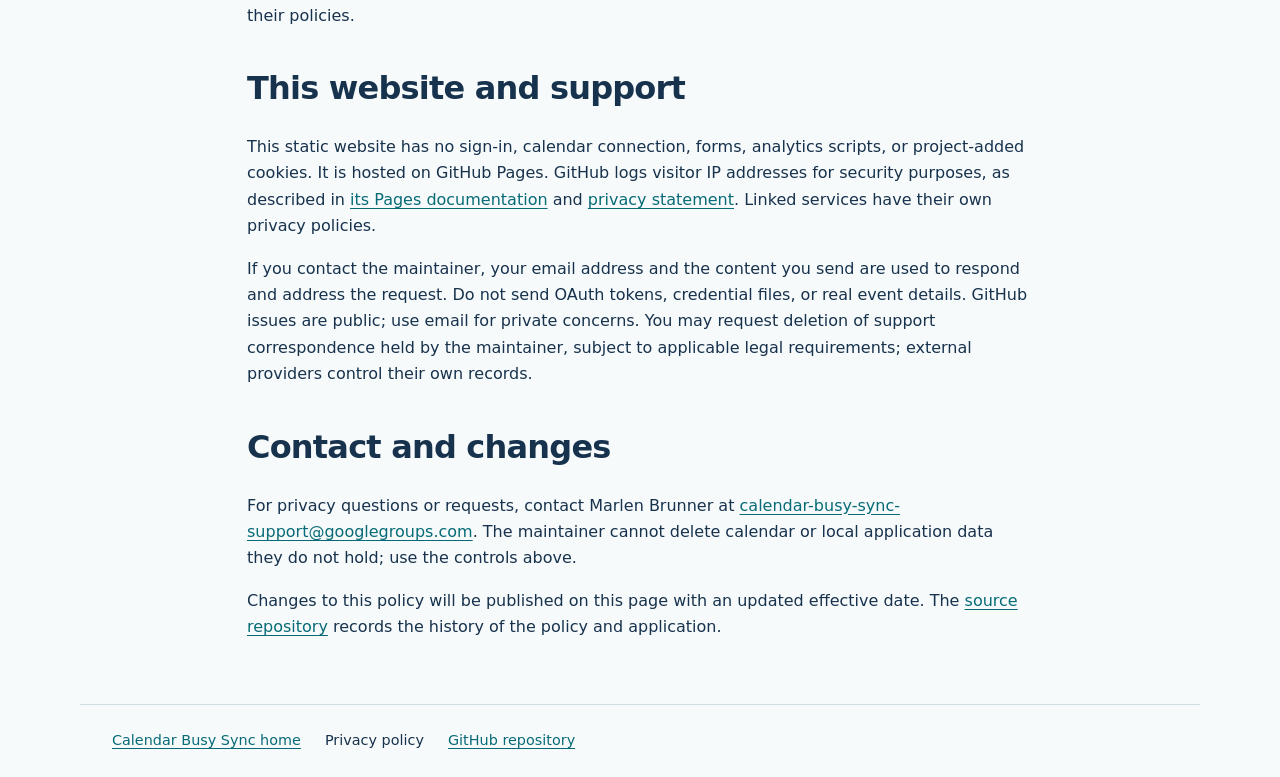
==== commit f2aafb33: "Add opt-in Outlook web synchronization with a dedicated mirror - Separate browser discovery and exac" ====
--- a/site/privacy/index.html
+++ b/site/privacy/index.html
@@ -22,7 +22,7 @@
     <p class="eyebrow">Your data and your control</p>
     <h1>Privacy policy</h1>
     <p class="lede">Calendar Busy Sync is a local, open-source calendar synchronization tool maintained by Marlen Brunner. There is no Calendar Busy Sync account or hosted calendar-processing service.</p>
-    <p>Effective date: <time datetime="2026-11-09">November 9, 2026</time>. This policy covers the official Calendar Busy Sync CLI and this project website.</p>
+    <p>Effective date: <time datetime="2026-11-24">November 24, 2026</time>. This policy covers the official Calendar Busy Sync CLI and this project website.</p>
 
     <h2>What the application accesses</h2>
     <p>After you explicitly authorize your accounts, the CLI reads the selected Google and Outlook calendars to determine busy intervals, identify its own copies, and reconcile changes. It processes event identifiers, start/end times and time zones, availability and cancellation status, and ownership metadata.</p>
@@ -30,19 +30,21 @@
     <ul>
       <li><strong>Google → Outlook:</strong> requests Google <code>calendar.readonly</code>. This permission can read calendars accessible to your Google account, although synchronization uses the calendar you select.</li>
       <li><strong>Optional reciprocal mode:</strong> additionally requests Google <code>calendar.events</code> so the application can create, update, and delete its owned Busy copies in Google.</li>
-      <li><strong>Microsoft:</strong> requests delegated Microsoft Graph <code>Calendars.ReadWrite</code> and sign-in/offline-access permissions handled by its authentication library. Your organization may require approval.</li>
+      <li><strong>Microsoft Graph (default):</strong> requests delegated Microsoft Graph <code>Calendars.ReadWrite</code> and sign-in/offline-access permissions handled by its authentication library. Your organization may require approval.</li>
+      <li><strong>Outlook web compatibility mode (opt-in):</strong> uses your sign-in to Outlook on the web in an isolated local Firefox profile instead of a Microsoft Graph grant. Outlook can render event details in that profile; the app uses those views locally to read availability and identify its copies.</li>
     </ul>
     <p>The calendar application does not request Gmail, Google Drive, Google Contacts, or birth-date access. Optional registration helpers use a separate, explicitly approved administrative sign-in to create application registrations; those administrative tokens are not reused for calendar synchronization.</p>
 
     <h2>How data is used and shared</h2>
     <p>Calendar data is used only to provide the synchronization you configure: computing busy intervals, applying your optional work-hour filters and event padding, and creating, updating, or deleting owned copies. Original calendar events are not edited.</p>
-    <p>For Google → Outlook, the application sends the resulting time interval to Microsoft as a private event named “Busy,” with Busy availability, a fixed “From personal calendar.” note, and ownership metadata. Reciprocal mode sends the corresponding information to Google with a fixed “From work calendar.” note. Ownership metadata includes an installation identifier and a derived source reference so the application can recognize its copies. Copies do not include the original title, description, location, attendees, meeting links, or reminders.</p>
+    <p>Calendar Busy Sync creates events with Busy availability. In default Graph mode, Outlook copies are private, named “Busy,” and use a fixed “From personal calendar.” note and private ownership metadata. In web mode, the dedicated secondary Outlook mirror uses the title “Busy (from sync)” and a managed note with an opaque reference; first authorization also creates one generic Free, Private calendar-identity appointment there. In either mode, copies sent to Google use the title “Busy,” a fixed “From work calendar.” note, and private ownership metadata. Copies do not include the original title, description, location, attendees, meeting links, or reminders.</p>
     <p>These copies are stored by the destination calendar provider. Their times and availability may be visible under your calendar-sharing settings and organization’s policies; marking an event private is not a guarantee against access by your account provider or organization’s administrators.</p>
     <p>The maintainer does not receive your calendar data or OAuth tokens through normal application operation. Calendar Busy Sync does not sell calendar data, use it for advertising, or use it to train AI models. No application analytics or advertising tracking is implemented.</p>
     <p>Calendar Busy Sync’s use and transfer to any other app of information received from Google APIs will adhere to the <a href="https://developers.google.com/terms/api-services-user-data-policy">Google API Services User Data Policy</a>, including the Limited Use requirements.</p>
 
     <h2>Local storage and security</h2>
     <p>The application saves configuration, calendar selections, OAuth client information, access/refresh credentials, and synchronization state on your computer. The SQLite state database records source/destination event identifiers, ownership markers, and successful-sync checkpoints. Microsoft’s token cache can also contain account-identifying information. Normal command output reports operation counts and status rather than event content.</p>
+    <p>Outlook web mode keeps its Firefox profile and mirror identity binding in the protected local state directory. The profile may contain cookies, session data, and cached Outlook page data. Treat it and any backup as credentials.</p>
     <p>By default, configuration is under <code>~/.config/calendar-busy-sync</code> and credentials/state are under <code>~/.local/state/calendar-busy-sync</code>; configured XDG directories can change these locations. The application restricts directory and file permissions to your user. This is not application-level encryption at rest: protect your computer, backups, and user account. Connections to provider APIs use HTTPS.</p>
     <p>Local credential files remain until you remove them; tokens can expire or be revoked by the provider without removing those files. Sync references and checkpoints remain until reconciliation updates them or you remove the local files; there is no automatic full-data retention deadline. Calendar copies remain with Google or Microsoft until synchronization removes eligible owned copies or you delete them. Historical copies outside the current sync window can remain.</p>
 
@@ -50,6 +52,7 @@
     <ol>
       <li>Stop future scheduled runs with <code>calendar-busy-sync schedule disable</code> and stop running manual sync commands.</li>
       <li>Revoke the application’s access in <a href="https://myaccount.google.com/connections">your Google account connections</a> and through your Microsoft account or organization’s application-access controls.</li>
+      <li>If you opted into Outlook web mode, sign out of the dedicated Outlook browser session or revoke that session through your Microsoft account controls as appropriate. Review its dedicated mirror separately.</li>
       <li>Review and remove unwanted generated Busy appointments in the provider calendars. Revoking access or uninstalling the tool does not automatically delete calendar copies.</li>
       <li>After you no longer need reconciliation or recovery, remove the application’s local configuration and state directories, including credentials and any backups you control. Deleting ownership state first can leave copies that require manual identification and cleanup.</li>
     </ol>
